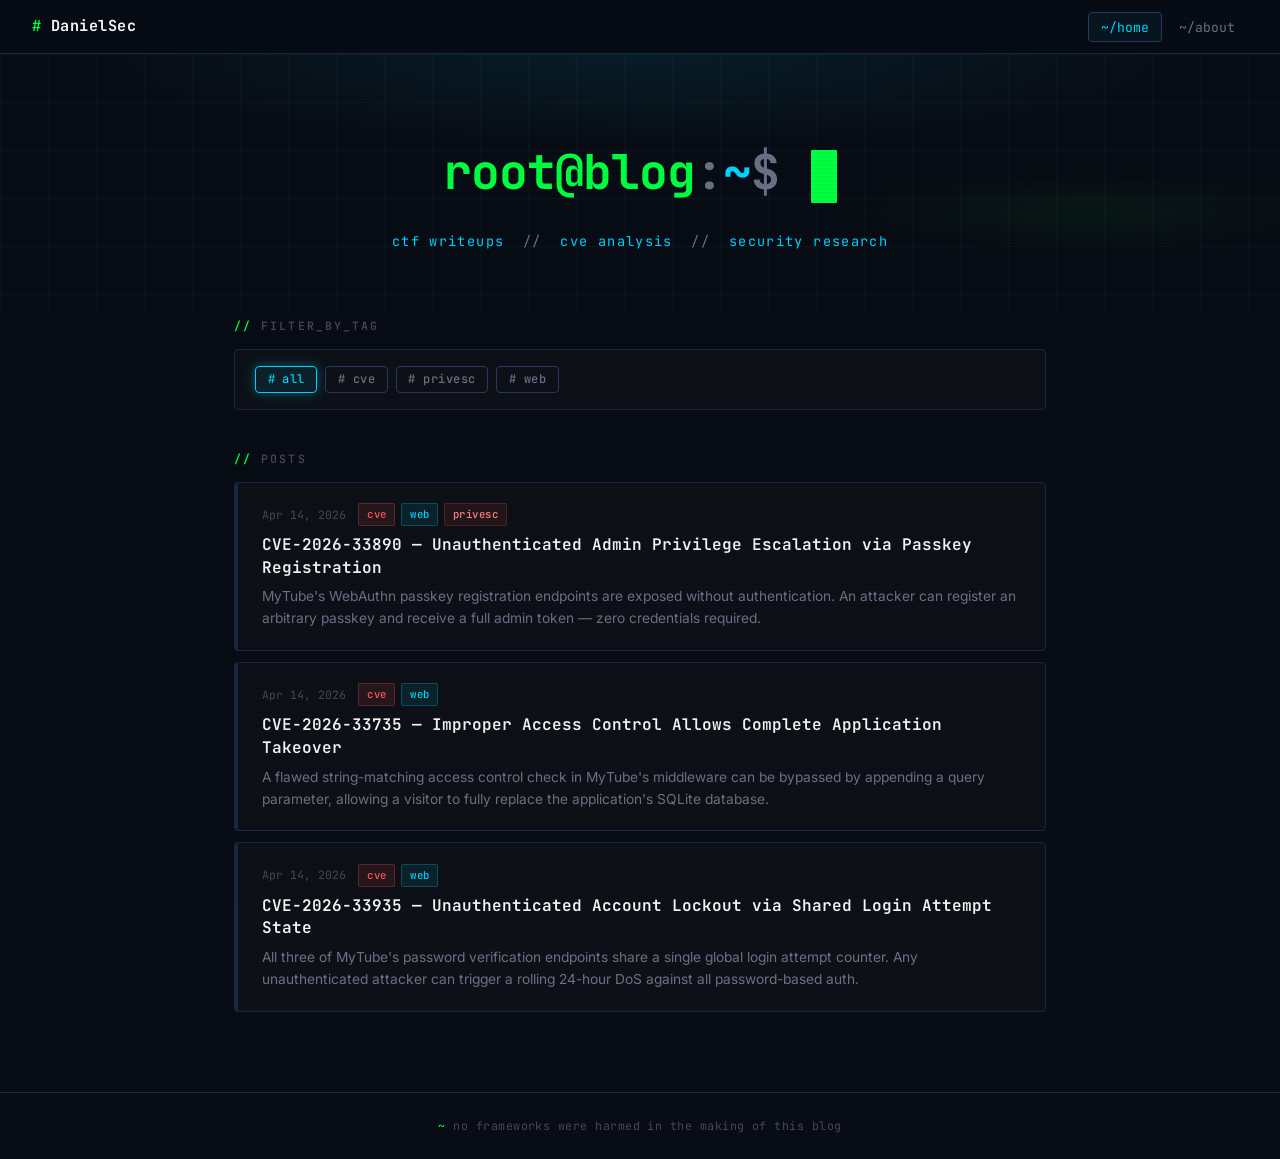
==== index.html @ e2a1ede4 "start" ====
<!DOCTYPE html>
<html lang="en">
<head>
  <meta charset="UTF-8" />
  <meta name="viewport" content="width=device-width, initial-scale=1.0" />
  <title>DanielSec // Security Research</title>
  <meta name="description" content="Personal security research blog — CTF writeups, CVE analysis, and more." />
  <link rel="preconnect" href="https://fonts.googleapis.com" />
  <link rel="preconnect" href="https://fonts.gstatic.com" crossorigin />
  <link href="https://fonts.googleapis.com/css2?family=JetBrains+Mono:wght@400;500;600;700&family=Inter:wght@400;500;600&display=swap" rel="stylesheet" />
  <link rel="stylesheet" href="css/style.css" />
</head>
<body>

  <nav class="nav">
    <a href="index.html" class="nav-brand"><span class="brand-hash">#</span> DanielSec</a>
    <ul class="nav-links">
      <li><a href="index.html" class="active">~/home</a></li>
      <li><a href="about.html">~/about</a></li>
    </ul>
  </nav>

  <header class="hero">
    <h1 class="hero-title">
      <span class="prompt">root@blog</span><span class="dollar">:</span><span class="path">~</span><span class="dollar">$</span>&nbsp;<span class="cursor"></span>
    </h1>
    <p class="hero-subtitle">
      <span class="hl">ctf writeups</span>&nbsp;&nbsp;//&nbsp;&nbsp;<span class="hl">cve analysis</span>&nbsp;&nbsp;//&nbsp;&nbsp;<span class="hl">security research</span>
    </p>
  </header>

  <main class="container">
    <p class="section-label"><span>//</span> filter_by_tag</p>
    <div class="filter-bar" id="filter-bar"></div>

    <p class="section-label"><span>//</span> posts</p>
    <div id="posts-list">
      <div class="loading">Loading posts</div>
    </div>
  </main>

  <footer>
    <span class="accent">~</span> no frameworks were harmed in the making of this blog
  </footer>

  <script src="js/main.js"></script>
</body>
</html>
---- css/style.css ----
/* ================================================
   CYBER SECURITY BLOG — DARK THEME
   ================================================ */

:root {
  --bg:             #080c14;
  --bg-card:        #0d1117;
  --bg-card-hover:  #111827;
  --bg-nav:         rgba(8, 12, 20, 0.96);
  --border:         #1a2744;
  --border-bright:  #243a5e;
  --green:          #00ff41;
  --green-dim:      #00c832;
  --cyan:           #00d4ff;
  --cyan-dim:       #0099cc;
  --purple:         #bd93f9;
  --red:            #ff5555;
  --yellow:         #f1fa8c;
  --orange:         #ffb86c;
  --text:           #cdd6f4;
  --text-dim:       #6c7086;
  --text-muted:     #45475a;
  --text-bright:    #f5f5f5;
  --font-mono:      'JetBrains Mono', 'Fira Code', 'Courier New', monospace;
  --font-ui:        'Inter', system-ui, sans-serif;
  --glow-green:     0 0 12px rgba(0, 255, 65, 0.35);
  --glow-cyan:      0 0 12px rgba(0, 212, 255, 0.35);
  --radius:         4px;
  --transition:     0.2s ease;
}

/* ─── Reset ─── */
*, *::before, *::after { box-sizing: border-box; margin: 0; padding: 0; }
html { scroll-behavior: smooth; }

body {
  background-color: var(--bg);
  color: var(--text);
  font-family: var(--font-ui);
  font-size: 16px;
  line-height: 1.6;
  min-height: 100vh;
  overflow-x: hidden;
}

/* ─── Scanline Overlay ─── */
body::before {
  content: '';
  position: fixed;
  inset: 0;
  background: repeating-linear-gradient(
    0deg,
    transparent,
    transparent 2px,
    rgba(0, 0, 0, 0.025) 2px,
    rgba(0, 0, 0, 0.025) 4px
  );
  pointer-events: none;
  z-index: 9999;
}

/* ─── Scrollbar ─── */
::-webkit-scrollbar { width: 5px; }
::-webkit-scrollbar-track { background: var(--bg); }
::-webkit-scrollbar-thumb { background: var(--border-bright); border-radius: 3px; }
::-webkit-scrollbar-thumb:hover { background: var(--cyan-dim); }

a { color: var(--cyan); text-decoration: none; transition: color var(--transition); }
a:hover { color: var(--green); }

/* ─── Navigation ─── */
.nav {
  position: sticky;
  top: 0;
  z-index: 100;
  background: var(--bg-nav);
  backdrop-filter: blur(12px);
  -webkit-backdrop-filter: blur(12px);
  border-bottom: 1px solid var(--border);
  padding: 0 2rem;
  display: flex;
  align-items: center;
  justify-content: space-between;
  height: 54px;
}

.nav-brand {
  font-family: var(--font-mono);
  font-size: 0.95rem;
  font-weight: 700;
  color: var(--text-bright);
  letter-spacing: 0.03em;
}
.nav-brand .brand-hash { color: var(--green); }

.nav-links {
  display: flex;
  gap: 0.25rem;
  list-style: none;
}
.nav-links a {
  font-family: var(--font-mono);
  font-size: 0.82rem;
  color: var(--text-dim);
  padding: 0.35rem 0.75rem;
  border-radius: var(--radius);
  border: 1px solid transparent;
  transition: all var(--transition);
}
.nav-links a:hover,
.nav-links a.active {
  color: var(--cyan);
  border-color: var(--border-bright);
  background: rgba(0, 212, 255, 0.05);
}

/* ─── Hero ─── */
.hero {
  padding: 5rem 2rem 4rem;
  text-align: center;
  position: relative;
  overflow: hidden;
}
/* grid background */
.hero::before {
  content: '';
  position: absolute;
  inset: 0;
  background-image:
    linear-gradient(rgba(0, 212, 255, 0.04) 1px, transparent 1px),
    linear-gradient(90deg, rgba(0, 212, 255, 0.04) 1px, transparent 1px);
  background-size: 48px 48px;
  pointer-events: none;
}
/* glow radial */
.hero::after {
  content: '';
  position: absolute;
  inset: 0;
  background:
    radial-gradient(ellipse 70% 55% at 50% 0%, rgba(0, 212, 255, 0.09) 0%, transparent 65%),
    radial-gradient(ellipse 40% 30% at 85% 60%, rgba(0, 255, 65, 0.05) 0%, transparent 50%);
  pointer-events: none;
}

.hero-title {
  font-family: var(--font-mono);
  font-size: clamp(1.6rem, 4.5vw, 3rem);
  font-weight: 700;
  color: var(--text-bright);
  letter-spacing: -0.02em;
  margin-bottom: 1.25rem;
  position: relative;
  z-index: 1;
}
.hero-title .prompt { color: var(--green); }
.hero-title .path   { color: var(--cyan); }
.hero-title .dollar { color: var(--text-dim); }

/* blinking cursor */
.cursor {
  display: inline-block;
  width: 0.55em;
  height: 1.1em;
  background: var(--green);
  vertical-align: text-bottom;
  margin-left: 4px;
  animation: blink 1s step-end infinite;
  border-radius: 1px;
}
@keyframes blink {
  0%, 100% { opacity: 1; }
  50%       { opacity: 0; }
}

.hero-subtitle {
  font-family: var(--font-mono);
  font-size: 0.85rem;
  color: var(--text-dim);
  letter-spacing: 0.1em;
  position: relative;
  z-index: 1;
}
.hero-subtitle .hl { color: var(--cyan); }

/* ─── Container ─── */
.container {
  max-width: 860px;
  margin: 0 auto;
  padding: 0 1.5rem 5rem;
}

/* ─── Section Label ─── */
.section-label {
  font-family: var(--font-mono);
  font-size: 0.72rem;
  font-weight: 600;
  color: var(--text-muted);
  letter-spacing: 0.18em;
  text-transform: uppercase;
  margin-bottom: 0.85rem;
}
.section-label span { color: var(--green); }

/* ─── Tag Filter Bar ─── */
.filter-bar {
  display: flex;
  flex-wrap: wrap;
  gap: 0.5rem;
  margin-bottom: 2.5rem;
  padding: 1rem 1.25rem;
  background: var(--bg-card);
  border: 1px solid var(--border);
  border-radius: var(--radius);
}

.filter-tag {
  font-family: var(--font-mono);
  font-size: 0.75rem;
  font-weight: 500;
  padding: 0.28rem 0.72rem;
  border-radius: var(--radius);
  border: 1px solid var(--border-bright);
  background: transparent;
  color: var(--text-dim);
  cursor: pointer;
  transition: all var(--transition);
  user-select: none;
  letter-spacing: 0.04em;
}
.filter-tag:hover {
  border-color: var(--cyan-dim);
  color: var(--cyan);
  background: rgba(0, 212, 255, 0.06);
}
.filter-tag.active {
  border-color: var(--green);
  color: var(--green);
  background: rgba(0, 255, 65, 0.08);
  box-shadow: var(--glow-green);
}
.filter-tag[data-tag="all"].active {
  border-color: var(--cyan);
  color: var(--cyan);
  background: rgba(0, 212, 255, 0.08);
  box-shadow: var(--glow-cyan);
}

/* ─── Post Cards ─── */
#posts-list {
  display: flex;
  flex-direction: column;
  gap: 0.65rem;
}

.post-card {
  background: var(--bg-card);
  border: 1px solid var(--border);
  border-radius: var(--radius);
  padding: 1.3rem 1.5rem 1.3rem 1.7rem;
  transition: all var(--transition);
  position: relative;
  overflow: hidden;
  cursor: pointer;
}
/* left accent bar */
.post-card::before {
  content: '';
  position: absolute;
  left: 0; top: 0; bottom: 0;
  width: 3px;
  background: var(--border);
  transition: background var(--transition), box-shadow var(--transition);
}
.post-card:hover {
  border-color: var(--border-bright);
  background: var(--bg-card-hover);
  transform: translateX(4px);
}
.post-card:hover::before {
  background: var(--cyan);
  box-shadow: var(--glow-cyan);
}
.post-card.hidden { display: none; }

.post-meta {
  display: flex;
  align-items: center;
  gap: 0.75rem;
  margin-bottom: 0.5rem;
  flex-wrap: wrap;
}
.post-date {
  font-family: var(--font-mono);
  font-size: 0.72rem;
  color: var(--text-muted);
}
.post-tags {
  display: flex;
  gap: 0.35rem;
  flex-wrap: wrap;
}

/* ─── Tag Pills ─── */
.tag {
  font-family: var(--font-mono);
  font-size: 0.67rem;
  font-weight: 500;
  padding: 0.12rem 0.5rem;
  border-radius: 2px;
  letter-spacing: 0.04em;
  text-transform: lowercase;
}
.tag-ctf     { background: rgba(189,147,249,0.12); color: var(--purple);   border: 1px solid rgba(189,147,249,0.28); }
.tag-cve     { background: rgba(255, 85, 85,0.10); color: var(--red);      border: 1px solid rgba(255, 85, 85,0.25); }
.tag-htb     { background: rgba(  0,255, 65,0.09); color: var(--green);    border: 1px solid rgba(  0,255, 65,0.25); }
.tag-web     { background: rgba(  0,212,255,0.09); color: var(--cyan);     border: 1px solid rgba(  0,212,255,0.25); }
.tag-pwn     { background: rgba(255,184,108,0.11); color: var(--orange);   border: 1px solid rgba(255,184,108,0.25); }
.tag-rev     { background: rgba(241,250,140,0.09); color: var(--yellow);   border: 1px solid rgba(241,250,140,0.22); }
.tag-linux   { background: rgba(  0,200, 50,0.08); color: var(--green-dim);border: 1px solid rgba(  0,200, 50,0.22); }
.tag-privesc { background: rgba(255, 85, 85,0.09); color: #ff8080;         border: 1px solid rgba(255, 85, 85,0.20); }
.tag-windows { background: rgba(  0,212,255,0.07); color: #7ec8e3;         border: 1px solid rgba(  0,212,255,0.20); }
.tag-crypto  { background: rgba(241,250,140,0.08); color: #e8e87a;         border: 1px solid rgba(241,250,140,0.20); }
.tag-forensics{ background: rgba(255,184,108,0.09); color: #e8b472;        border: 1px solid rgba(255,184,108,0.22); }
.tag-misc,
.tag-meta    { background: rgba(108,112,134,0.18); color: #a6adc8;         border: 1px solid rgba(108,112,134,0.30); }
.tag-default { background: rgba(108,112,134,0.14); color: var(--text-dim); border: 1px solid var(--border-bright);   }

.post-title {
  font-family: var(--font-mono);
  font-size: 1rem;
  font-weight: 600;
  color: var(--text-bright);
  margin-bottom: 0.4rem;
  line-height: 1.4;
  transition: color var(--transition);
}
.post-card:hover .post-title { color: var(--cyan); }

.post-excerpt {
  font-size: 0.86rem;
  color: var(--text-dim);
  line-height: 1.6;
  display: -webkit-box;
  -webkit-line-clamp: 2;
  -webkit-box-orient: vertical;
  overflow: hidden;
}

/* ─── No Results ─── */
.no-results {
  text-align: center;
  padding: 3rem 1rem;
  font-family: var(--font-mono);
  color: var(--text-muted);
  font-size: 0.9rem;
}
.no-results .accent { color: var(--red); }

/* ─── Loading / Error ─── */
.loading {
  text-align: center;
  padding: 3rem 1rem;
  font-family: var(--font-mono);
  color: var(--text-dim);
  font-size: 0.88rem;
}
.error-msg {
  text-align: center;
  padding: 3rem 1rem;
  font-family: var(--font-mono);
  color: var(--red);
  font-size: 0.88rem;
}

/* ─── Post Page ─── */
.post-header {
  padding: 2.5rem 0 2rem;
  border-bottom: 1px solid var(--border);
  margin-bottom: 2.5rem;
}
.post-back {
  display: inline-flex;
  align-items: center;
  gap: 0.4rem;
  font-family: var(--font-mono);
  font-size: 0.78rem;
  color: var(--text-muted);
  margin-bottom: 1.5rem;
  transition: color var(--transition);
}
.post-back:hover { color: var(--cyan); }
.post-back::before { content: '← '; }

.post-page-title {
  font-family: var(--font-mono);
  font-size: clamp(1.3rem, 3.5vw, 1.9rem);
  font-weight: 700;
  color: var(--text-bright);
  line-height: 1.3;
  margin-bottom: 1rem;
}
.post-page-meta {
  display: flex;
  align-items: center;
  gap: 1rem;
  flex-wrap: wrap;
}

/* ─── Markdown Content ─── */
.post-content {
  font-size: 0.94rem;
  line-height: 1.85;
  color: var(--text);
}
.post-content h1,
.post-content h2,
.post-content h3,
.post-content h4 {
  font-family: var(--font-mono);
  color: var(--text-bright);
  margin: 2.5rem 0 1rem;
  font-weight: 600;
  line-height: 1.3;
}
.post-content h1 {
  font-size: 1.65rem;
  border-bottom: 1px solid var(--border);
  padding-bottom: 0.5rem;
  margin-top: 1rem;
}
.post-content h2 { font-size: 1.25rem; color: var(--cyan); }
.post-content h2::before { content: '## '; color: var(--text-muted); font-size: 0.85em; }
.post-content h3 { font-size: 1.05rem; color: var(--green); }
.post-content h3::before { content: '### '; color: var(--text-muted); font-size: 0.85em; }
.post-content h4 { font-size: 0.95rem; color: var(--yellow); }

.post-content p { margin-bottom: 1.2rem; }
.post-content a {
  color: var(--cyan);
  border-bottom: 1px solid rgba(0, 212, 255, 0.3);
  transition: all var(--transition);
}
.post-content a:hover { color: var(--green); border-color: var(--green); }
.post-content strong { color: var(--text-bright); font-weight: 600; }
.post-content em     { color: var(--yellow); font-style: italic; }

.post-content ul,
.post-content ol { margin: 0.8rem 0 1.2rem 1.6rem; }
.post-content li { margin-bottom: 0.3rem; }

.post-content blockquote {
  border-left: 3px solid var(--cyan);
  padding: 0.6rem 1.1rem;
  margin: 1.5rem 0;
  background: rgba(0, 212, 255, 0.04);
  border-radius: 0 var(--radius) var(--radius) 0;
  color: var(--text-dim);
  font-style: italic;
}

/* inline code */
.post-content :not(pre) > code {
  font-family: var(--font-mono);
  font-size: 0.84em;
  background: rgba(0, 255, 65, 0.08);
  color: var(--green);
  padding: 0.14em 0.45em;
  border-radius: 3px;
  border: 1px solid rgba(0, 255, 65, 0.15);
}

/* code blocks */
.post-content pre {
  background: #050810;
  border: 1px solid var(--border);
  border-radius: var(--radius);
  padding: 1.2rem 1.4rem;
  overflow-x: auto;
  margin: 1.5rem 0;
  position: relative;
}
/* terminal top bar */
.post-content pre::before {
  content: '● ● ●';
  display: block;
  font-size: 0.6rem;
  color: var(--border-bright);
  letter-spacing: 0.3em;
  margin-bottom: 0.8rem;
}
.post-content pre code {
  background: transparent !important;
  border: none !important;
  color: var(--text);
  font-size: 0.875rem;
  padding: 0;
}

.post-content table {
  width: 100%;
  border-collapse: collapse;
  margin: 1.5rem 0;
  font-family: var(--font-mono);
  font-size: 0.83rem;
}
.post-content th {
  background: rgba(0, 212, 255, 0.07);
  color: var(--cyan);
  padding: 0.55rem 1rem;
  text-align: left;
  border: 1px solid var(--border);
  font-weight: 600;
  letter-spacing: 0.04em;
}
.post-content td {
  padding: 0.5rem 1rem;
  border: 1px solid var(--border);
}
.post-content tr:nth-child(even) td { background: rgba(255,255,255,0.015); }
.post-content hr {
  border: none;
  border-top: 1px solid var(--border);
  margin: 2.5rem 0;
}

/* override hljs background */
.hljs { background: transparent !important; }

/* ─── About Page ─── */
.about-page-hero {
  padding: 3rem 0 1.5rem;
}
.about-page-title {
  font-family: var(--font-mono);
  font-size: clamp(1.5rem, 4vw, 2.2rem);
  font-weight: 700;
  color: var(--text-bright);
  margin-bottom: 0.5rem;
}
.about-page-title .accent { color: var(--green); }

.about-bio {
  background: var(--bg-card);
  border: 1px solid var(--border);
  border-left: 3px solid var(--green);
  border-radius: var(--radius);
  padding: 1.5rem 1.75rem;
  margin: 1.5rem 0 2rem;
  font-family: var(--font-mono);
  font-size: 0.87rem;
  line-height: 2;
}
.about-bio .comment  { color: var(--text-muted); }
.about-bio .key      { color: var(--cyan); }
.about-bio .val-str  { color: var(--yellow); }
.about-bio .val-arr  { color: var(--purple); }
.about-bio .val-bool { color: var(--green); }
.about-bio .punc     { color: var(--text-dim); }

.about-section-title {
  font-family: var(--font-mono);
  font-size: 1rem;
  font-weight: 600;
  color: var(--text-bright);
  margin: 2.5rem 0 1rem;
  padding-bottom: 0.5rem;
  border-bottom: 1px solid var(--border);
}
.about-section-title .accent { color: var(--green); }

.focus-grid {
  display: grid;
  grid-template-columns: 1fr 1fr;
  gap: 0.75rem;
  margin-bottom: 1rem;
}
.focus-card {
  background: var(--bg-card);
  border: 1px solid var(--border);
  border-radius: var(--radius);
  padding: 1.1rem 1.25rem;
  transition: border-color var(--transition), transform var(--transition);
}
.focus-card:hover {
  border-color: var(--border-bright);
  transform: translateY(-2px);
}
.focus-card-label {
  font-family: var(--font-mono);
  font-size: 0.76rem;
  font-weight: 600;
  color: var(--cyan);
  letter-spacing: 0.1em;
  text-transform: uppercase;
  margin-bottom: 0.4rem;
}
.focus-card-text {
  font-size: 0.83rem;
  color: var(--text-dim);
  line-height: 1.6;
}

.add-post-guide {
  background: var(--bg-card);
  border: 1px solid var(--border);
  border-radius: var(--radius);
  padding: 1.25rem 1.5rem;
  font-family: var(--font-mono);
  font-size: 0.85rem;
  line-height: 1.9;
}
.add-post-guide .step-num { color: var(--green); font-weight: 700; }
.add-post-guide code {
  background: rgba(0, 255, 65, 0.08);
  color: var(--green);
  padding: 0.12em 0.45em;
  border-radius: 3px;
  border: 1px solid rgba(0, 255, 65, 0.15);
  font-size: 0.9em;
}
.add-post-guide .dim { color: var(--text-muted); }

.contact-links {
  display: flex;
  gap: 0.75rem;
  flex-wrap: wrap;
  margin-top: 1rem;
}
.contact-link {
  display: inline-flex;
  align-items: center;
  gap: 0.4rem;
  font-family: var(--font-mono);
  font-size: 0.82rem;
  color: var(--text-dim);
  padding: 0.4rem 0.85rem;
  border: 1px solid var(--border-bright);
  border-radius: var(--radius);
  transition: all var(--transition);
}
.contact-link:hover {
  color: var(--cyan);
  border-color: var(--cyan-dim);
  background: rgba(0, 212, 255, 0.05);
}

/* ─── Footer ─── */
footer {
  border-top: 1px solid var(--border);
  padding: 1.5rem 2rem;
  text-align: center;
  font-family: var(--font-mono);
  font-size: 0.73rem;
  color: var(--text-muted);
  letter-spacing: 0.04em;
}
footer .accent { color: var(--green); }

/* ─── Responsive ─── */
@media (max-width: 640px) {
  .nav  { padding: 0 1rem; }
  .hero { padding: 3rem 1rem 2.5rem; }
  .container { padding: 0 1rem 3rem; }
  .focus-grid { grid-template-columns: 1fr; }
  .post-card  { padding: 1rem 1.1rem 1rem 1.4rem; }
  .hero-title { font-size: 1.5rem; }
}
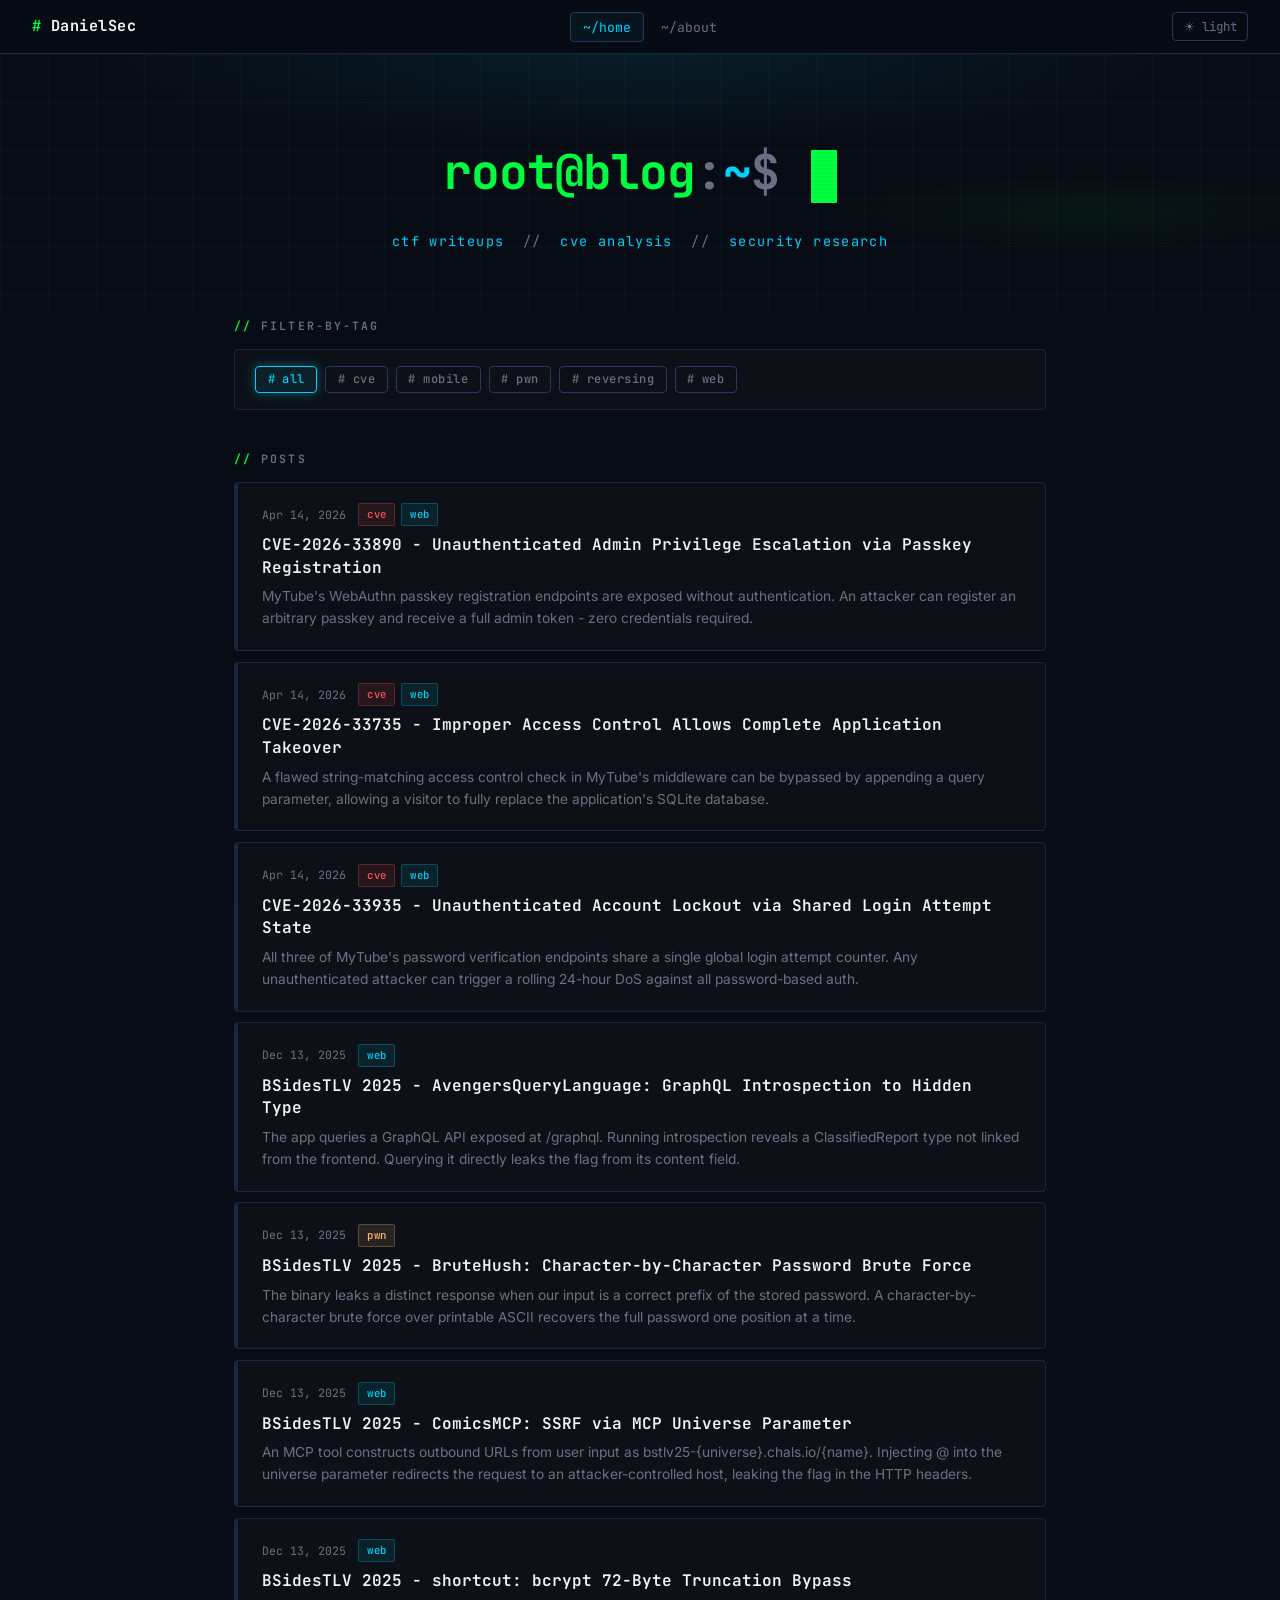
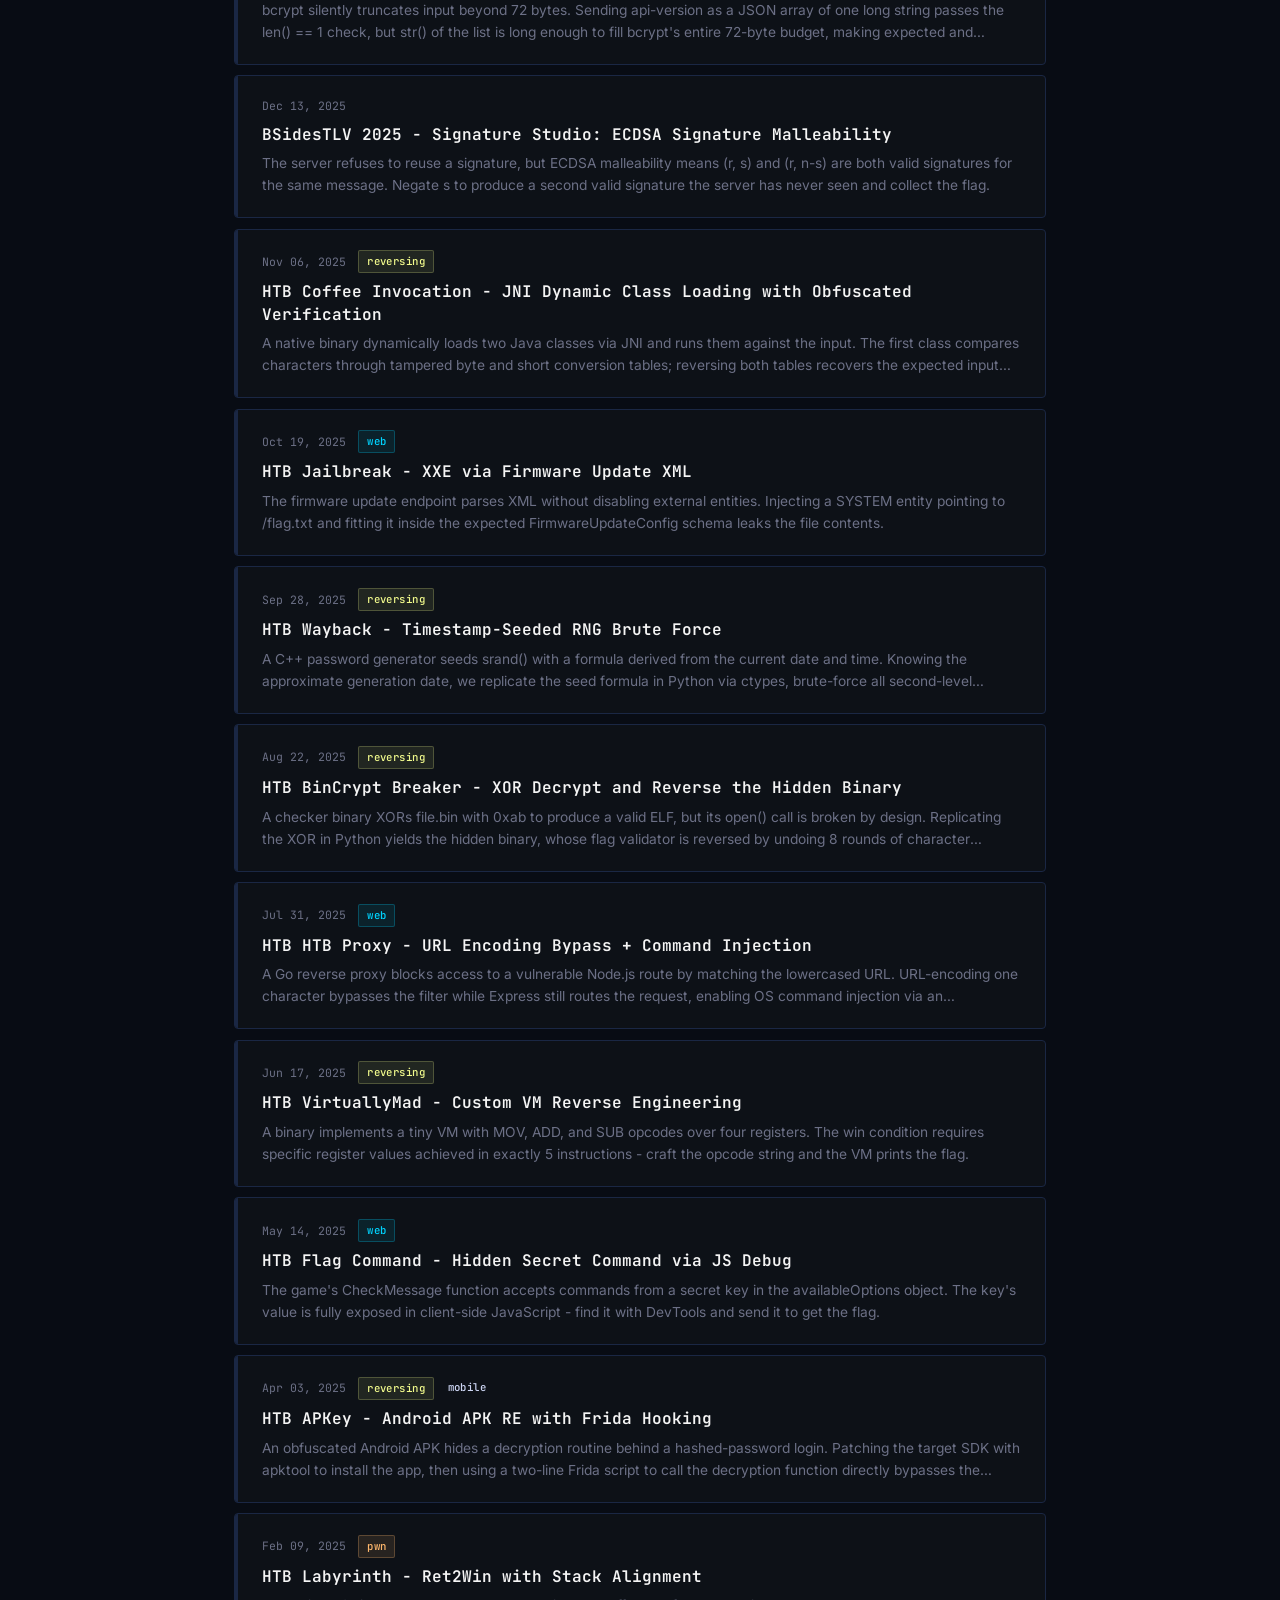
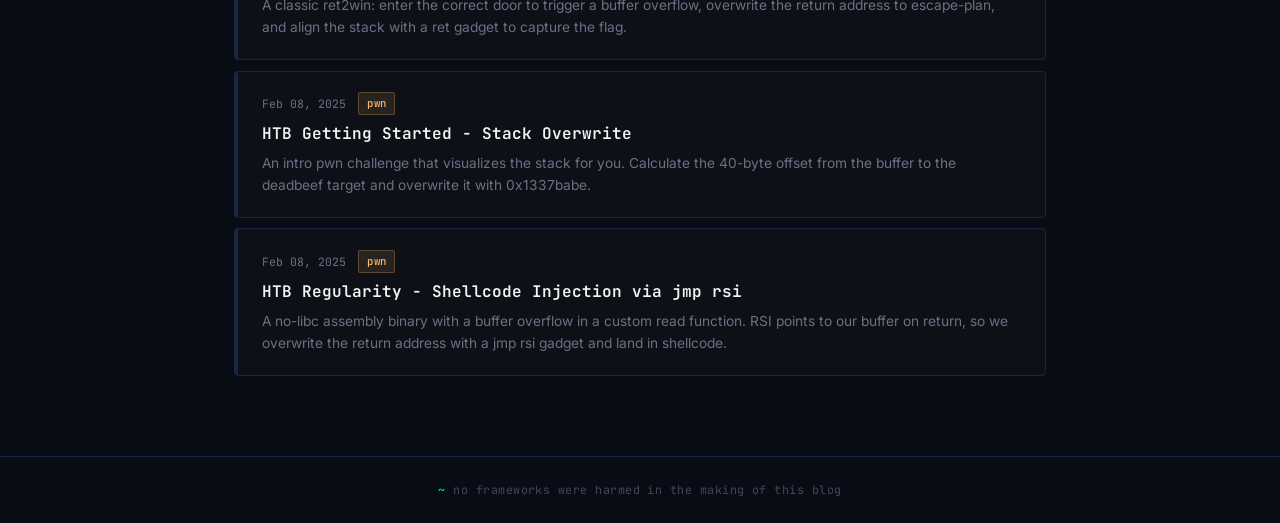
==== commit 66b8e890: "refactor Co-authored-by: Copilot <copilot@github.com>" ====
--- a/index.html
+++ b/index.html
@@ -4,11 +4,12 @@
   <meta charset="UTF-8" />
   <meta name="viewport" content="width=device-width, initial-scale=1.0" />
   <title>DanielSec // Security Research</title>
-  <meta name="description" content="Personal security research blog — CTF writeups, CVE analysis, and more." />
+  <meta name="description" content="Personal security research blog - CTF writeups, CVE analysis, and more." />
   <link rel="preconnect" href="https://fonts.googleapis.com" />
   <link rel="preconnect" href="https://fonts.gstatic.com" crossorigin />
   <link href="https://fonts.googleapis.com/css2?family=JetBrains+Mono:wght@400;500;600;700&family=Inter:wght@400;500;600&display=swap" rel="stylesheet" />
   <link rel="stylesheet" href="css/style.css" />
+  <script>!function(){var t=localStorage.getItem('theme')||'dark';if(t==='light')document.documentElement.setAttribute('data-theme','light')}()</script>
 </head>
 <body>
 
@@ -18,6 +19,7 @@
       <li><a href="index.html" class="active">~/home</a></li>
       <li><a href="about.html">~/about</a></li>
     </ul>
+    <button id="theme-toggle" class="theme-toggle-btn" aria-label="Toggle theme"></button>
   </nav>
 
   <header class="hero">
@@ -30,7 +32,7 @@
   </header>
 
   <main class="container">
-    <p class="section-label"><span>//</span> filter_by_tag</p>
+    <p class="section-label"><span>//</span> filter-by-tag</p>
     <div class="filter-bar" id="filter-bar"></div>
 
     <p class="section-label"><span>//</span> posts</p>
@@ -44,5 +46,7 @@
   </footer>
 
   <script src="js/main.js"></script>
+  <script src="js/theme.js"></script>
+  <script data-goatcounter="https://danielblog.goatcounter.com/count" async src="//gc.zgo.at/count.js"></script>
 </body>
 </html>
--- a/css/style.css
+++ b/css/style.css
@@ -1,7 +1,3 @@
-/* ================================================
-   CYBER SECURITY BLOG — DARK THEME
-   ================================================ */
-
 :root {
   --bg:             #080c14;
   --bg-card:        #0d1117;
@@ -29,7 +25,6 @@
   --transition:     0.2s ease;
 }
 
-/* ─── Reset ─── */
 *, *::before, *::after { box-sizing: border-box; margin: 0; padding: 0; }
 html { scroll-behavior: smooth; }
 
@@ -43,7 +38,6 @@
   overflow-x: hidden;
 }
 
-/* ─── Scanline Overlay ─── */
 body::before {
   content: '';
   position: fixed;
@@ -59,7 +53,6 @@
   z-index: 9999;
 }
 
-/* ─── Scrollbar ─── */
 ::-webkit-scrollbar { width: 5px; }
 ::-webkit-scrollbar-track { background: var(--bg); }
 ::-webkit-scrollbar-thumb { background: var(--border-bright); border-radius: 3px; }
@@ -68,7 +61,6 @@
 a { color: var(--cyan); text-decoration: none; transition: color var(--transition); }
 a:hover { color: var(--green); }
 
-/* ─── Navigation ─── */
 .nav {
   position: sticky;
   top: 0;
@@ -114,14 +106,13 @@
   background: rgba(0, 212, 255, 0.05);
 }
 
-/* ─── Hero ─── */
 .hero {
   padding: 5rem 2rem 4rem;
   text-align: center;
   position: relative;
   overflow: hidden;
 }
-/* grid background */
+
 .hero::before {
   content: '';
   position: absolute;
@@ -132,7 +123,7 @@
   background-size: 48px 48px;
   pointer-events: none;
 }
-/* glow radial */
+
 .hero::after {
   content: '';
   position: absolute;
@@ -157,7 +148,6 @@
 .hero-title .path   { color: var(--cyan); }
 .hero-title .dollar { color: var(--text-dim); }
 
-/* blinking cursor */
 .cursor {
   display: inline-block;
   width: 0.55em;
@@ -183,26 +173,23 @@
 }
 .hero-subtitle .hl { color: var(--cyan); }
 
-/* ─── Container ─── */
 .container {
   max-width: 860px;
   margin: 0 auto;
   padding: 0 1.5rem 5rem;
 }
 
-/* ─── Section Label ─── */
 .section-label {
   font-family: var(--font-mono);
   font-size: 0.72rem;
   font-weight: 600;
-  color: var(--text-muted);
+  color: var(--text-dim);
   letter-spacing: 0.18em;
   text-transform: uppercase;
   margin-bottom: 0.85rem;
 }
 .section-label span { color: var(--green); }
 
-/* ─── Tag Filter Bar ─── */
 .filter-bar {
   display: flex;
   flex-wrap: wrap;
@@ -246,7 +233,6 @@
   box-shadow: var(--glow-cyan);
 }
 
-/* ─── Post Cards ─── */
 #posts-list {
   display: flex;
   flex-direction: column;
@@ -263,7 +249,7 @@
   overflow: hidden;
   cursor: pointer;
 }
-/* left accent bar */
+
 .post-card::before {
   content: '';
   position: absolute;
@@ -293,7 +279,7 @@
 .post-date {
   font-family: var(--font-mono);
   font-size: 0.72rem;
-  color: var(--text-muted);
+  color: var(--text-dim);
 }
 .post-tags {
   display: flex;
@@ -301,7 +287,6 @@
   flex-wrap: wrap;
 }
 
-/* ─── Tag Pills ─── */
 .tag {
   font-family: var(--font-mono);
   font-size: 0.67rem;
@@ -316,7 +301,8 @@
 .tag-htb     { background: rgba(  0,255, 65,0.09); color: var(--green);    border: 1px solid rgba(  0,255, 65,0.25); }
 .tag-web     { background: rgba(  0,212,255,0.09); color: var(--cyan);     border: 1px solid rgba(  0,212,255,0.25); }
 .tag-pwn     { background: rgba(255,184,108,0.11); color: var(--orange);   border: 1px solid rgba(255,184,108,0.25); }
-.tag-rev     { background: rgba(241,250,140,0.09); color: var(--yellow);   border: 1px solid rgba(241,250,140,0.22); }
+.tag-rev,
+.tag-reversing { background: rgba(241,250,140,0.09); color: var(--yellow);   border: 1px solid rgba(241,250,140,0.22); }
 .tag-linux   { background: rgba(  0,200, 50,0.08); color: var(--green-dim);border: 1px solid rgba(  0,200, 50,0.22); }
 .tag-privesc { background: rgba(255, 85, 85,0.09); color: #ff8080;         border: 1px solid rgba(255, 85, 85,0.20); }
 .tag-windows { background: rgba(  0,212,255,0.07); color: #7ec8e3;         border: 1px solid rgba(  0,212,255,0.20); }
@@ -347,7 +333,6 @@
   overflow: hidden;
 }
 
-/* ─── No Results ─── */
 .no-results {
   text-align: center;
   padding: 3rem 1rem;
@@ -357,7 +342,6 @@
 }
 .no-results .accent { color: var(--red); }
 
-/* ─── Loading / Error ─── */
 .loading {
   text-align: center;
   padding: 3rem 1rem;
@@ -373,7 +357,6 @@
   font-size: 0.88rem;
 }
 
-/* ─── Post Page ─── */
 .post-header {
   padding: 2.5rem 0 2rem;
   border-bottom: 1px solid var(--border);
@@ -407,7 +390,6 @@
   flex-wrap: wrap;
 }
 
-/* ─── Markdown Content ─── */
 .post-content {
   font-size: 0.94rem;
   line-height: 1.85;
@@ -459,7 +441,6 @@
   font-style: italic;
 }
 
-/* inline code */
 .post-content :not(pre) > code {
   font-family: var(--font-mono);
   font-size: 0.84em;
@@ -470,7 +451,6 @@
   border: 1px solid rgba(0, 255, 65, 0.15);
 }
 
-/* code blocks */
 .post-content pre {
   background: #050810;
   border: 1px solid var(--border);
@@ -480,7 +460,7 @@
   margin: 1.5rem 0;
   position: relative;
 }
-/* terminal top bar */
+
 .post-content pre::before {
   content: '● ● ●';
   display: block;
@@ -524,10 +504,8 @@
   margin: 2.5rem 0;
 }
 
-/* override hljs background */
 .hljs { background: transparent !important; }
 
-/* ─── About Page ─── */
 .about-page-hero {
   padding: 3rem 0 1.5rem;
 }
@@ -601,25 +579,28 @@
   line-height: 1.6;
 }
 
-.add-post-guide {
+.about-bio-card {
   background: var(--bg-card);
   border: 1px solid var(--border);
-  border-radius: var(--radius);
-  padding: 1.25rem 1.5rem;
-  font-family: var(--font-mono);
-  font-size: 0.85rem;
-  line-height: 1.9;
-}
-.add-post-guide .step-num { color: var(--green); font-weight: 700; }
-.add-post-guide code {
-  background: rgba(0, 255, 65, 0.08);
-  color: var(--green);
-  padding: 0.12em 0.45em;
-  border-radius: 3px;
-  border: 1px solid rgba(0, 255, 65, 0.15);
-  font-size: 0.9em;
-}
-.add-post-guide .dim { color: var(--text-muted); }
+  border-left: 3px solid var(--cyan);
+  border-radius: var(--radius);
+  padding: 1.75rem 2rem;
+  margin: 1.5rem 0 2rem;
+  font-size: 0.95rem;
+  line-height: 1.85;
+  color: var(--text);
+  display: flex;
+  flex-direction: column;
+  gap: 0.85rem;
+}
+.about-bio-card strong {
+  color: var(--cyan);
+  font-weight: 600;
+}
+
+.about-contact-label {
+  margin-top: 0.5rem;
+}
 
 .contact-links {
   display: flex;
@@ -630,22 +611,76 @@
 .contact-link {
   display: inline-flex;
   align-items: center;
-  gap: 0.4rem;
-  font-family: var(--font-mono);
-  font-size: 0.82rem;
-  color: var(--text-dim);
-  padding: 0.4rem 0.85rem;
+  justify-content: center;
+  gap: 0.55rem;
+  flex: 1;
+  font-family: var(--font-mono);
+  font-size: 0.85rem;
+  color: var(--text-dim);
+  padding: 0.65rem 1.2rem;
   border: 1px solid var(--border-bright);
   border-radius: var(--radius);
   transition: all var(--transition);
+}
+.contact-link i {
+  font-size: 1rem;
 }
 .contact-link:hover {
   color: var(--cyan);
   border-color: var(--cyan-dim);
   background: rgba(0, 212, 255, 0.05);
-}
-
-/* ─── Footer ─── */
+  box-shadow: var(--glow-cyan);
+  transform: translateY(-1px);
+}
+
+.theme-toggle-btn {
+  font-family: var(--font-mono);
+  font-size: 0.78rem;
+  color: var(--text-dim);
+  background: transparent;
+  border: 1px solid var(--border-bright);
+  border-radius: var(--radius);
+  padding: 0.3rem 0.65rem;
+  cursor: pointer;
+  transition: all var(--transition);
+  margin-left: 0.5rem;
+}
+.theme-toggle-btn:hover {
+  color: var(--cyan);
+  border-color: var(--cyan-dim);
+  background: rgba(0, 212, 255, 0.05);
+}
+
+html[data-theme="light"] {
+  --bg:             #f0f4f8;
+  --bg-card:        #ffffff;
+  --bg-card-hover:  #f1f5f9;
+  --bg-nav:         rgba(240, 244, 248, 0.96);
+  --border:         #dde3ed;
+  --border-bright:  #b8c5d6;
+  --green:          #16a34a;
+  --green-dim:      #15803d;
+  --cyan:           #0284c7;
+  --cyan-dim:       #0369a1;
+  --purple:         #7c3aed;
+  --red:            #dc2626;
+  --yellow:         #92400e;
+  --orange:         #c2410c;
+  --text:           #1e293b;
+  --text-dim:       #475569;
+  --text-muted:     #64748b;
+  --text-bright:    #0f172a;
+  --glow-green:     0 0 12px rgba(22, 163, 74, 0.25);
+  --glow-cyan:      0 0 12px rgba(2, 132, 199, 0.25);
+}
+html[data-theme="light"] body::before { display: none; }
+html[data-theme="light"] .hero::before {
+  background-image:
+    linear-gradient(rgba(2, 132, 199, 0.06) 1px, transparent 1px),
+    linear-gradient(90deg, rgba(2, 132, 199, 0.06) 1px, transparent 1px);
+}
+html[data-theme="light"] .post-content pre { background: #f8fafc; }
+
 footer {
   border-top: 1px solid var(--border);
   padding: 1.5rem 2rem;
@@ -657,7 +692,6 @@
 }
 footer .accent { color: var(--green); }
 
-/* ─── Responsive ─── */
 @media (max-width: 640px) {
   .nav  { padding: 0 1rem; }
   .hero { padding: 3rem 1rem 2.5rem; }
